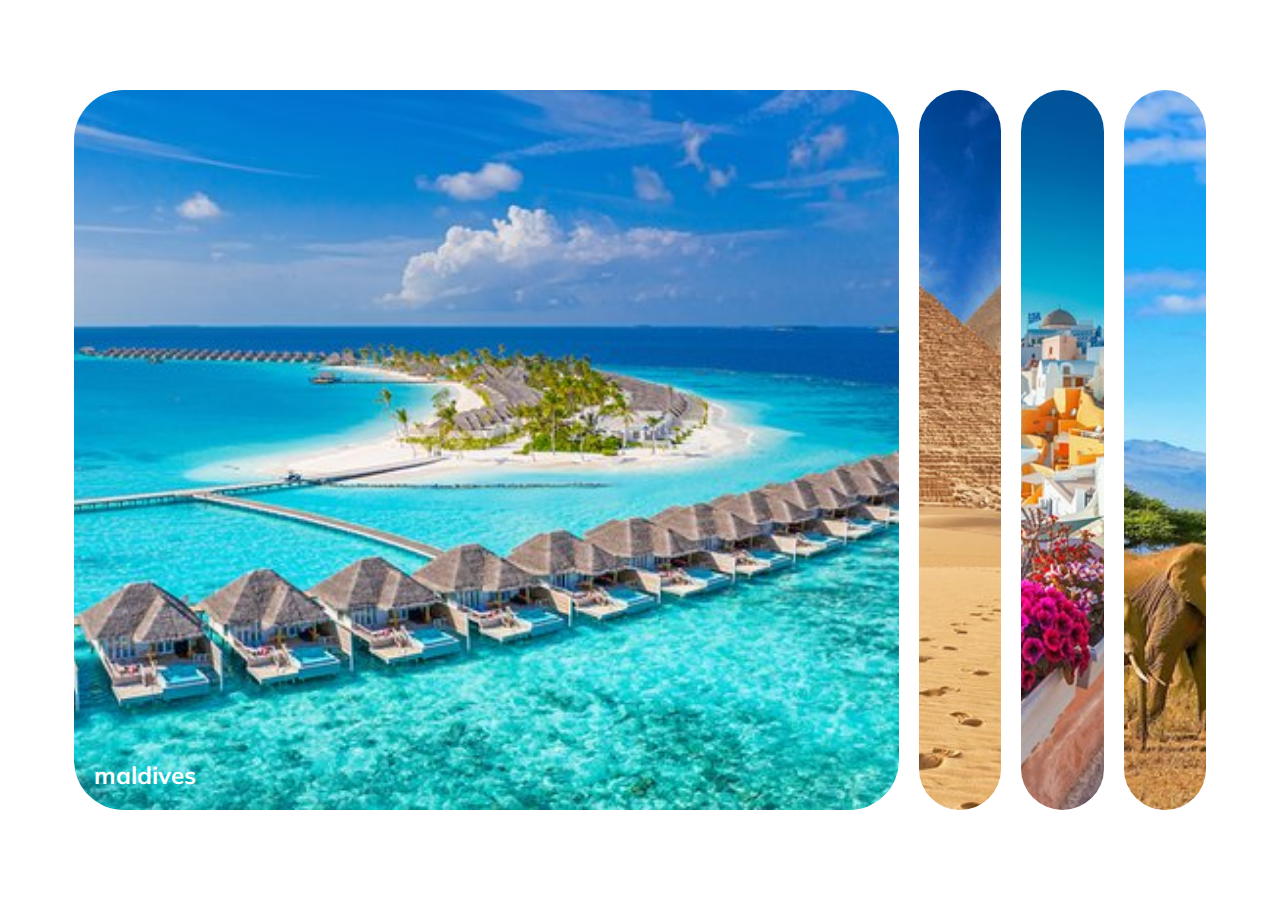
==== day1-expanding_Cards/index.html @ 31eaf393 "err" ====
<!DOCTYPE html>
<html lang="en">
  <head>
    <meta charset="UTF-8" />
    <meta http-equiv="X-UA-Compatible" content="IE=edge" />
    <meta name="viewport" content="width=device-width, initial-scale=1.0" />
    <link rel="stylesheet" href="./style.css" />
    <script src="script.js"></script>
    <title>expanding cards</title>
  </head>
  <body>
    <div class="container">
      <div
        class=" panel active"
        style="background-image: url('./images/maldives.jpg')"
      >
        <h1>maldives</h1>
      </div>
      <div
        class="panel"
        style="background-image: url('./images/egypt.jpg')"
      >
        <h1>egypt</h1>
      </div>
      <div
        class="panel"
        style="background-image: url('./images/greece.jpg')"
      >
        <h1>greece</h1>
      </div>
      <div
        class="panel"
        style="background-image: url('./images/africa.jpg')"
      >
        <h1>africa</h1>
      </div>

    </div>
  </body>
</html>
---- day1-expanding_Cards/style.css ----
@import url('https://fonts.googleapis.com/css2?family=Muli&display=swap');

body{
font-family: 'Muli',sans-serif;
display: flex;
align-items: center;
justify-content: center;
height: 100vh;
overflow: hidden;
margin: 0;
}

.container{
display: flex;  
width: 90vw;
}

.panel {
    background-size: auto 100%;
    background-repeat: no-repeat;
    background-position: center;
    height: 80vh;
    border-radius: 50px;
    color: white;
    cursor: pointer;
    flex: 0.5;
    margin:10px;
    position:relative;
    transition: flex 0.7s ease-in;
}

.panel h1{
    font-size:24px;
    position:absolute;
    bottom: 20px;
    left: 20px;
    margin: 0;
    opacity: 0;
}

.panel.active{
    flex: 5;
}

.panel.active h1{
    opacity: 1;
}

@media (max-width: 480px){
    .container{
        width: 100vw;
    }

    .panel:nth-of-type(4), .panel:nth-of-type(5){
        display: none;
    }
}
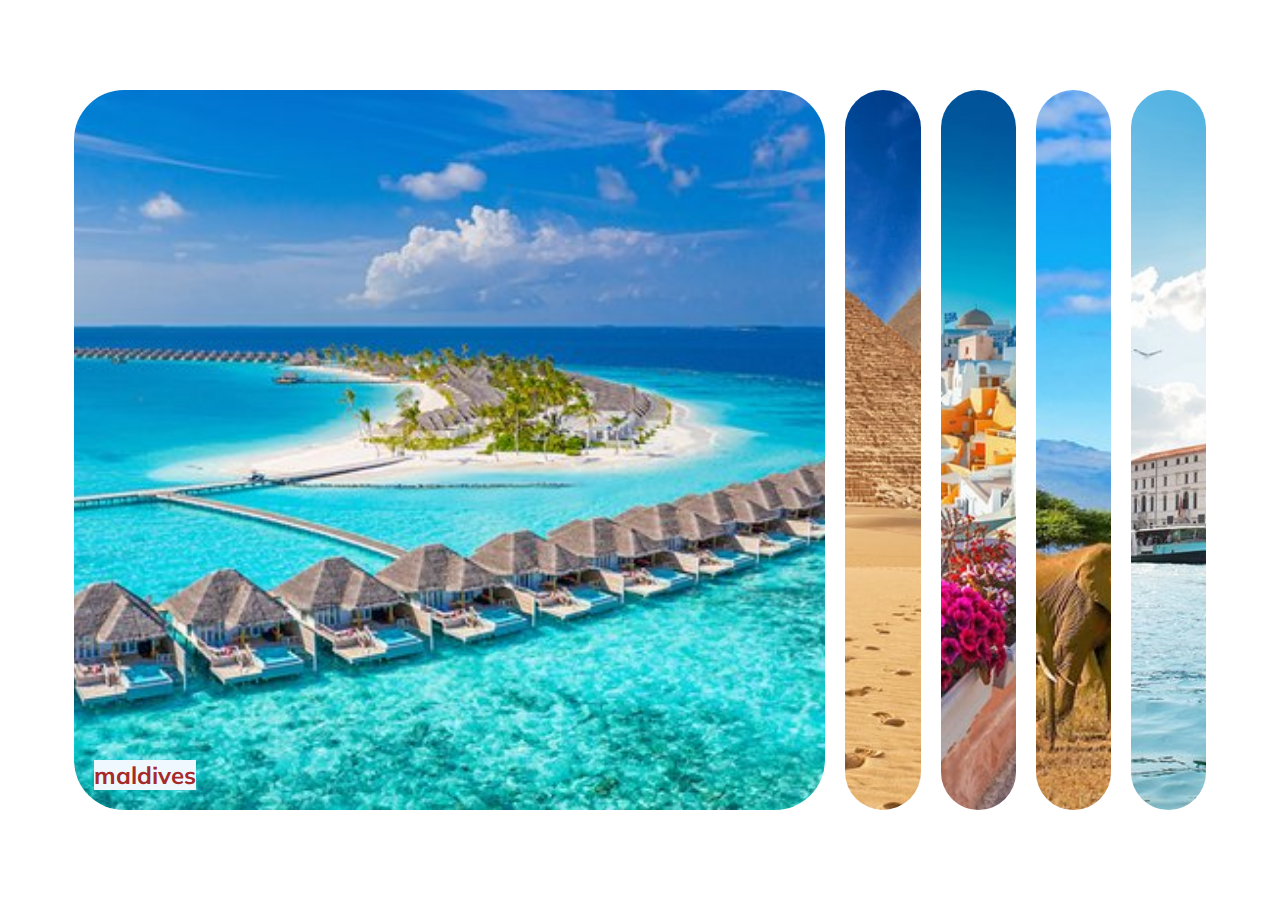
==== commit c7f8bca6: "completed" ====
--- a/day1-expanding_Cards/index.html
+++ b/day1-expanding_Cards/index.html
@@ -5,7 +5,7 @@
     <meta http-equiv="X-UA-Compatible" content="IE=edge" />
     <meta name="viewport" content="width=device-width, initial-scale=1.0" />
     <link rel="stylesheet" href="./style.css" />
-    <script src="script.js"></script>
+    
     <title>expanding cards</title>
   </head>
   <body>
@@ -34,7 +34,14 @@
       >
         <h1>africa</h1>
       </div>
+      <div
+        class="panel"
+        style="background-image: url('./images/venice.jpg')"
+      >
+        <h1>venice</h1>
+      </div>
 
     </div>
+    <script src="./script.js"></script>
   </body>
 </html>
--- a/day1-expanding_Cards/style.css
+++ b/day1-expanding_Cards/style.css
@@ -44,6 +44,9 @@
 
 .panel.active h1{
     opacity: 1;
+    color: brown;
+    background-color: aliceblue;
+    text-align: justify;
 }
 
 @media (max-width: 480px){
